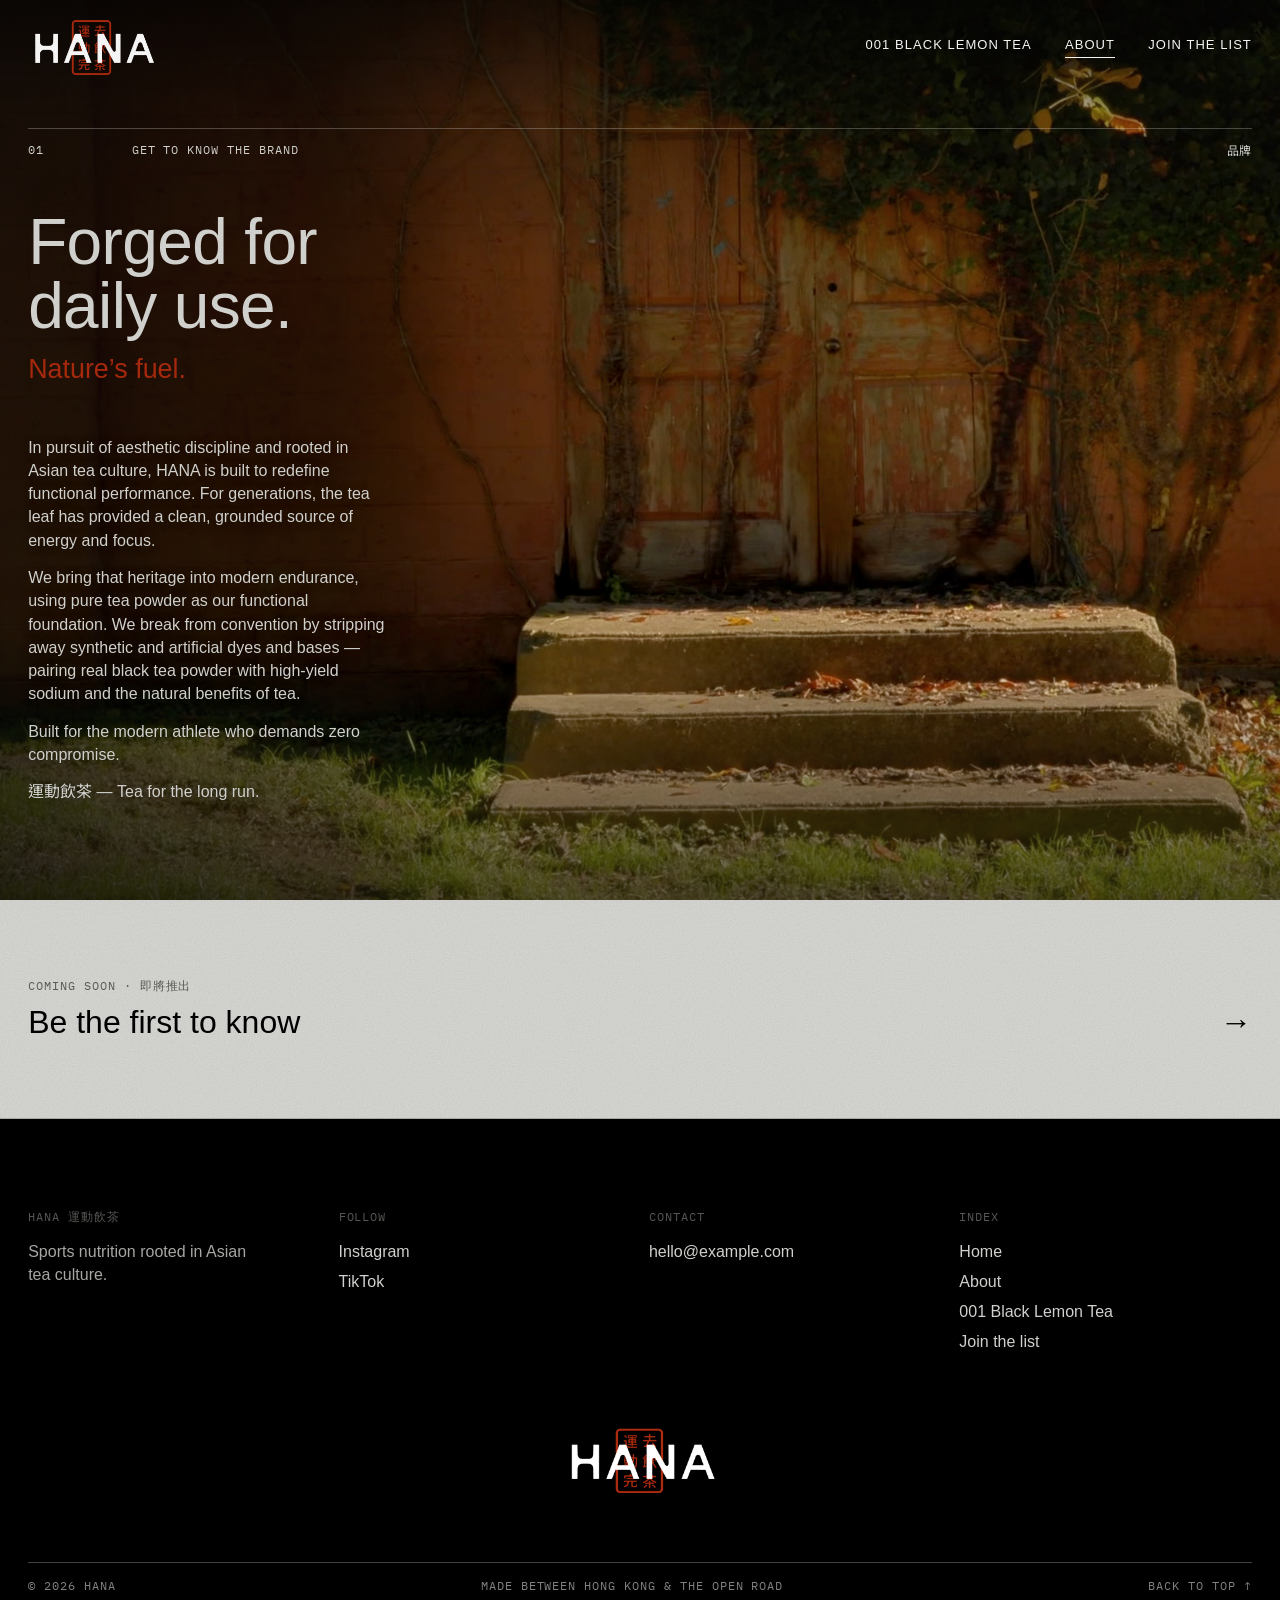
==== brand.html @ dcaee2d4 "Add full HANA site: pages, styles, scripts and media - Fill in index, about (brand), product and joi" ====
<!doctype html>
<html lang="en">
<head>
  <meta charset="utf-8">
  <meta name="viewport" content="width=device-width, initial-scale=1">
  <title>About — HANA 運動飲茶</title>
  <meta name="description" content="Forged for daily use. HANA is sports nutrition rooted in Asian tea culture, built on pure black tea powder.">
  <meta name="theme-color" content="#000000">
  <link rel="preconnect" href="https://fonts.googleapis.com">
  <link rel="preconnect" href="https://fonts.gstatic.com" crossorigin>
  <link href="https://fonts.googleapis.com/css2?family=IBM+Plex+Mono:wght@400;500&family=Noto+Sans+HK:wght@300;400;500;700&display=swap" rel="stylesheet">
  <link rel="stylesheet" href="styles.css">
</head>
<body class="is-sub">

  <!-- ─────────────────────────── HEADER ─────────────────────────── -->
  <header class="site-header" id="top">
    <a class="brand" href="index.html" aria-label="HANA 運動飲茶, home">
      <img src="assets/img/hana-logo.png" alt="HANA 運動飲茶" width="1000" height="520">
    </a>
    <nav class="nav" aria-label="Primary">
      <a href="product.html"><span class="l-long">001 Black Lemon Tea</span><span class="l-short">Product</span></a>
      <a href="brand.html" aria-current="page"><span class="l-long">About</span><span class="l-short">About</span></a>
      <a href="join.html"><span class="l-long">Join the list</span><span class="l-short">Join</span></a>
    </nav>
  </header>

  <main>

    <!-- ─────────────────────────── 01 / ABOUT (full-bleed video) ─────────────────────────── -->
    <section class="about" id="about">
      <video data-lazy class="about__video" src="assets/video/hana-brand.mp4" poster="assets/img/poster-brand.jpg" muted loop playsinline preload="none"></video>
      <div class="about__shade" aria-hidden="true"></div>

      <div class="about__inner grid">
        <div class="about__top">
          <header class="sec-head sec-head--light">
            <span class="idx">01</span>
            <span class="label">Get to know the brand</span>
            <span class="label label--cjk">品牌</span>
          </header>

          <h2 class="about__title reveal">
            Forged for<br>daily use.
            <span class="about__sub">Nature’s fuel.</span>
          </h2>
        </div>

        <div class="about__body reveal">
          <p>
            In pursuit of aesthetic discipline and rooted in Asian tea culture, HANA is built to
            redefine functional performance. For generations, the tea leaf has provided a clean,
            grounded source of energy and focus.
          </p>
          <p>
            We bring that heritage into modern endurance, using pure tea powder as our functional
            foundation. We break from convention by stripping away synthetic and artificial dyes
            and bases — pairing real black tea powder with high-yield sodium and the natural
            benefits of tea.
          </p>
          <p>Built for the modern athlete who demands zero compromise.</p>
          <p class="sign">運動飲茶 — Tea for the long run.</p>
        </div>
      </div>
    </section>

    <!-- ─────────────────────────── NEXT ─────────────────────────── -->
    <a class="next" href="join.html">
      <span class="label">Coming soon · 即將推出</span>
      <span class="next__title">Be the first to know</span>
      <span class="next__arrow" aria-hidden="true">→</span>
    </a>

  </main>

  <!-- ─────────────────────────── FOOTER ─────────────────────────── -->
  <footer class="site-footer">
    <div class="foot-grid grid">
      <div class="foot-col">
        <span class="label">HANA 運動飲茶</span>
        <p>Sports nutrition rooted in Asian tea culture.</p>
      </div>
      <div class="foot-col">
        <span class="label">Follow</span>
        <a href="https://www.instagram.com/hanaperformance/" target="_blank" rel="noopener">Instagram</a>
        <a href="https://www.tiktok.com/@hanaperformance" target="_blank" rel="noopener">TikTok</a>
      </div>
      <div class="foot-col">
        <span class="label">Contact</span>
        <a href="mailto:hello@example.com">hello@example.com</a>
      </div>
      <div class="foot-col foot-col--r">
        <span class="label">Index</span>
        <a href="index.html">Home</a>
        <a href="brand.html">About</a>
        <a href="product.html">001 Black Lemon Tea</a>
        <a href="join.html">Join the list</a>
      </div>
    </div>

    <div class="foot-mark">
      <img src="assets/img/hana-logo.png" alt="" width="1000" height="520" loading="lazy">
    </div>

    <div class="foot-base">
      <span>© <span id="year">2026</span> HANA</span>
      <span>Made between Hong Kong &amp; the open road</span>
      <a href="#top">Back to top ↑</a>
    </div>
  </footer>

  <div class="grain" aria-hidden="true"></div>
  <script src="main.js"></script>
</body>
</html>
---- styles.css ----
/* ==========================================================================
   HANA 運動飲茶 — landing page
   Swiss grid, utilitarian labels, cinematic video. 12 columns throughout.
   ========================================================================== */

:root {
  /* Brand palette — HANA Red #AD2B0E and Black #000000 from the design system;
     a slightly darker silver stands in for Paper Beige */
  --paper: #D9D9D6;        /* silver */
  --paper-2: #CBCBC7;
  --ink: #000000;          /* black */
  --ink-2: #1E1E1E;
  --mute: #5C5C59;
  --red: #AD2B0E;          /* HANA red */
  --sub: #F2E7B8;          /* film-subtitle cream */
  --line: rgba(0, 0, 0, 0.2);
  --line-light: rgba(217, 217, 214, 0.3);

  /* Design system: Neue Haas Unica W1G (English) + 思源黑體 香港 / Source Han Sans HK (Chinese).
     Unica is a licensed font with no free web version, so visitors without it fall back to
     Helvetica Neue / Arial; Source Han Sans HK loads free from Google Fonts as Noto Sans HK. */
  --unica: "Neue Haas Unica W1G", "Neue Haas Unica", "NeueHaasUnicaW1G-Regular", "Helvetica Neue", Helvetica, Arial;
  --sans: var(--unica), "Noto Sans HK", sans-serif;
  --mono: "IBM Plex Mono", ui-monospace, Menlo, monospace;
  --cjk: "Source Han Sans HK", "Noto Sans HK", "PingFang HK", sans-serif;
  --helv: var(--sans);

  /* Tracking system — one value per type role, so spacing reads evenly site-wide.
     Large type is tightened a little (optical), small caps opened up, body left at 0. */
  --track-display: -0.01em;   /* main headlines */
  --track-sub: 0;             /* subheadlines, secondary headlines */
  --track-body: 0;            /* running text */
  --track-caps: 0.08em;       /* small uppercase labels, nav, buttons */
  --track-cjk: 0.04em;        /* Chinese, set close like the design system samples */
  --lh-display: 1;
  --lh-sub: 1.15;
  --lh-body: 1.45;

  /* Type scale — design system "full screen website" sizes (pt → px at 1.333),
     scaling down fluidly on smaller screens */
  --fs-main: clamp(44px, 5vw, 96px);        /* Main headline · Regular 72pt */
  --fs-secondary: clamp(28px, 2.5vw, 48px); /* Secondary headline · Light 36pt */
  --fs-sub: clamp(22px, 2.1vw, 40px);       /* Subheadline · Medium 30pt (中文 Bold) */
  --fs-body: 16px;                          /* Body · Regular 12pt */

  --m: clamp(16px, 2.2vw, 32px);     /* page margin */
  --gut: clamp(12px, 1.4vw, 20px);   /* column gutter */
  --ease: cubic-bezier(0.2, 0.7, 0.1, 1);
}

*, *::before, *::after { box-sizing: border-box; }
html { scroll-behavior: smooth; -webkit-text-size-adjust: 100%; }
body {
  margin: 0;
  background: var(--paper);
  color: var(--ink);
  font-family: var(--sans);
  font-size: 16px;
  line-height: 1.45;
  -webkit-font-smoothing: antialiased;
  font-kerning: normal;
  font-feature-settings: "kern" 1;
  text-rendering: optimizeLegibility;
  overflow-x: hidden;
}
img, video { display: block; max-width: 100%; }
a { color: inherit; text-decoration: none; }
h1, h2, h3, p, dl, dd, figure, ul { margin: 0; padding: 0; }
ul { list-style: none; }
::selection { background: var(--red); color: var(--paper); }

.visually-hidden {
  position: absolute !important; width: 1px; height: 1px; overflow: hidden;
  clip: rect(0 0 0 0); white-space: nowrap;
}

.grid {
  display: grid;
  grid-template-columns: repeat(12, minmax(0, 1fr));
  column-gap: var(--gut);
  padding-inline: var(--m);
}

/* Small uppercase label voice — signage, spec sheets, shipping labels */
.label, .eyebrow, .nav, .idx, .fine, .cap, .num, .specs, .foot-base, .join__tag, dt {
  font-family: var(--mono);
  font-size: 12px;
  letter-spacing: var(--track-caps);
  text-transform: uppercase;
  font-weight: 400;
}
.label--cjk { font-family: var(--cjk); letter-spacing: var(--track-cjk); }

/* ─────────────────────────── Header ─────────────────────────── */
/* Header is a transparent overlay at the top of every page — it sits on the opening
   video and scrolls away with it (no solid bar). Logo always top-left. */
.site-header {
  position: absolute; inset: 0 0 auto 0; z-index: 50;
  display: flex; justify-content: space-between; align-items: center;
  padding: 12px var(--m) 28px;
  color: #fff;
  background: linear-gradient(to bottom, rgba(0,0,0,0.4), rgba(0,0,0,0));
}
.brand { display: block; line-height: 0; }
.brand img { height: clamp(56px, 5.2vw, 76px); width: auto; }
.nav {
  display: flex; align-items: center; gap: clamp(16px, 2.6vw, 40px);
  font-family: var(--sans); font-size: 13px; letter-spacing: var(--track-caps); white-space: nowrap;
}
.nav__meta { opacity: 0.6; }
.nav a { position: relative; }
.nav a::after {
  content: ""; position: absolute; left: 0; right: 0; bottom: -3px; height: 1px;
  background: currentColor; transform: scaleX(0); transform-origin: left;
  transition: transform 0.35s var(--ease);
}
.nav a:hover::after, .nav a[aria-current="page"]::after { transform: scaleX(1); }
.l-short { display: none; }

/* ─────────────────────────── Hero ─────────────────────────── */
.hero {
  position: relative;
  height: 100vh; height: 100svh; min-height: 560px;
  overflow: hidden;
  background: var(--ink);
  color: #fff;
}
.hero__video {
  position: absolute; inset: 0; width: 100%; height: 100%;
  object-fit: cover;
  filter: contrast(1.06) saturate(0.9);
}
.hero__shade {
  position: absolute; inset: 0;
  background:
    linear-gradient(to bottom, rgba(0,0,0,0.42) 0%, rgba(0,0,0,0) 18%, rgba(0,0,0,0) 62%, rgba(0,0,0,0.55) 100%),
    radial-gradient(ellipse at center, rgba(0,0,0,0) 45%, rgba(0,0,0,0.35) 100%);
}
.hero__side {
  position: absolute; top: 50%;
  writing-mode: vertical-rl;
  font-family: var(--cjk); font-size: 13px; letter-spacing: var(--track-cjk);
  transform: translateY(-50%);
  opacity: 0.85;
}
.hero__side--l { left: var(--m); }
.hero__side--r { right: var(--m); }
.hero__foot {
  position: absolute; left: 0; right: 0; bottom: clamp(28px, 5vh, 52px);
  display: flex; flex-direction: column; align-items: center; gap: 16px;
  padding-inline: var(--m); text-align: center;
}
.eyebrow { font-family: var(--sans); font-size: 13px; letter-spacing: var(--track-caps); text-wrap: balance; }

/* Buttons */
.btn {
  display: inline-flex; align-items: center; justify-content: center;
  font-family: var(--sans); font-size: 13px; font-weight: 500;
  letter-spacing: var(--track-caps); text-transform: uppercase;
  border: 1px solid transparent; cursor: pointer;
  transition: background 0.25s, color 0.25s, border-color 0.25s;
}
.btn--ghost {
  min-width: 214px; padding: 15px 40px;
  background: rgba(0, 0, 0,0.55); color: #fff;
  border-color: rgba(255,255,255,0.55);
  backdrop-filter: blur(4px); -webkit-backdrop-filter: blur(4px);
}
.btn--ghost:hover { background: #fff; color: var(--ink); }
.btn--solid {
  padding: 22px 32px; background: var(--ink); color: var(--paper);
}
.btn--solid:hover { background: var(--red); }

/* ─────────────────────────── Ticker ─────────────────────────── */
/* Thin HANA-red strip between the hero and the email list */
.ticker {
  background: var(--red); color: var(--paper);
  overflow: hidden; white-space: nowrap;
  padding: 6px 0;
}
.ticker__track { display: inline-flex; animation: ticker 40s linear infinite; }
.ticker span {
  font-family: var(--mono); font-size: 11px; letter-spacing: var(--track-caps); text-transform: uppercase;
  padding-right: 2.4em;
}
.ticker .ticker__cjk { font-family: var(--cjk); letter-spacing: var(--track-cjk); }
.ticker span::before { content: "■"; font-size: 6px; vertical-align: 2px; margin-right: 2.4em; color: var(--ink); opacity: 0.55; }
@keyframes ticker { to { transform: translateX(-50%); } }

/* ─────────────────────────── Section head ─────────────────────────── */
.sec-head {
  grid-column: 1 / -1;
  display: grid; grid-template-columns: repeat(12, minmax(0, 1fr)); column-gap: var(--gut);
  border-top: 1px solid var(--ink);
  padding-top: 12px;
  margin-bottom: clamp(48px, 8vw, 120px);
}
.sec-head .idx { grid-column: span 1; }
.sec-head .label { grid-column: span 4; }
.sec-head .label--cjk { grid-column: 12 / 13; justify-self: end; }
.sec-head--light { border-color: var(--line-light); color: var(--paper); }

/* ─────────────────────────── 01 About ─────────────────────────── */
/* All text lives on the plain brick wall in the left third of the footage; the runner and
   the steps sit centre-right (≈40–90% across), so the column is capped short of them */
.about {
  position: relative; overflow: hidden;
  min-height: 100vh; min-height: 100svh;
  background: var(--ink); color: var(--paper);
  display: flex;
}
.about__video {
  position: absolute; inset: 0; width: 100%; height: 100%; object-fit: cover;
  filter: contrast(1.05) saturate(0.9);
}
.about__shade {
  position: absolute; inset: 0;
  background:
    linear-gradient(to bottom, rgba(10,10,8,0.55) 0%, rgba(10,10,8,0) 30%, rgba(10,10,8,0) 70%, rgba(10,10,8,0.6) 100%),
    linear-gradient(to right, rgba(10,10,8,0.62) 0%, rgba(10,10,8,0.35) 26%, rgba(10,10,8,0) 36%);
}
.about__inner {
  position: relative; width: 100%;
  padding-top: clamp(80px, 10vw, 128px); padding-bottom: clamp(28px, 4vw, 48px);
  align-content: start;
}
.about__top { grid-column: 1 / -1; }
.about .sec-head { margin-bottom: clamp(32px, 4vw, 56px); }
.about__title {
  grid-column: 1 / -1; max-width: 28vw;
  font-weight: 400;
  font-size: var(--fs-main);
  line-height: var(--lh-display); letter-spacing: var(--track-display);
}
.about__sub {
  display: flex; align-items: baseline; gap: 0.8em;
  margin-top: 0.6em;
  font-size: var(--fs-sub); font-weight: 500; line-height: var(--lh-sub); letter-spacing: var(--track-sub);
  color: var(--red);
}
.about__sub-cjk { font-family: var(--cjk); font-size: 0.9em; font-weight: 700; letter-spacing: var(--track-cjk); }
.about__body {
  grid-column: 1 / -1; max-width: 28vw;
  margin-top: clamp(32px, 4vw, 64px);
  display: grid; gap: 0.9em;
}
.about__body p { font-size: var(--fs-body); line-height: var(--lh-body); letter-spacing: var(--track-body); text-shadow: 0 1px 12px rgba(0,0,0,0.35); }
.about__body .sign { font-family: var(--cjk); color: var(--paper); font-size: var(--fs-body); letter-spacing: var(--track-body); }

/* ─────────────────────────── Join page ─────────────────────────── */
/* Same full-bleed layout as the brand page, over the roadside photo in black & white.
   Text and form sit left; the runner stands right of centre. */
.about--join .about__video { filter: grayscale(1) contrast(1.12) brightness(0.9); object-position: 50% 60%; }
.about--join .about__body { max-width: max(34vw, 380px); }
.about--join .signup { margin-top: 12px; }
.about--join .signup input { color: var(--paper); border-color: var(--paper); }
.about--join .signup input::placeholder { color: var(--paper); }
.about--join .signup input:focus { border-color: var(--paper); box-shadow: inset 0 0 0 1px var(--paper); }
.about--join .btn--solid { background: var(--paper); color: var(--ink); }
.about--join .btn--solid:hover { background: var(--red); color: var(--paper); }
.about--join .signup__msg { color: var(--paper); }
.about--join .signup__msg.is-error { color: #FF9A85; }   /* lighter red so it reads on the dark photo */
.about--join .fine { color: var(--paper); opacity: 0.7; }
.about--join .signup__msg, .about--join .fine {   /* keep the small mono label style, not body copy */
  font-family: var(--mono); font-size: 12px; text-transform: uppercase;
  letter-spacing: var(--track-caps); text-shadow: none;
}

/* ─────────────────────────── 02 Product ─────────────────────────── */
.product {
  position: relative; overflow: hidden;
  min-height: 100vh; min-height: 100svh;
  background: var(--ink); color: var(--paper);
  display: flex;
}
.product__video {
  position: absolute; inset: 0; width: 100%; height: 100%; object-fit: cover;
  filter: contrast(1.08) saturate(0.85) brightness(0.84);
}
.product__shade {
  position: absolute; inset: 0;
  background: linear-gradient(to bottom, rgba(10,10,8,0.55) 0%, rgba(10,10,8,0.05) 35%, rgba(10,10,8,0.15) 60%, rgba(10,10,8,0.75) 100%);
}
.product__inner {
  position: relative; width: 100%;
  padding-top: clamp(80px, 10vw, 128px); padding-bottom: clamp(28px, 4vw, 48px);
  grid-template-rows: auto 1fr auto auto;
  align-items: end;
}
.product__title {
  grid-column: 1 / 9; grid-row: 3;
  font-weight: 400;
  font-size: var(--fs-main);
  line-height: var(--lh-display); letter-spacing: var(--track-display);
}
.product__no {
  display: block; font-family: var(--mono); font-size: 12px; letter-spacing: var(--track-caps);
  color: var(--paper); opacity: 0.75; margin-bottom: 18px;
}
.product__cjk {
  display: block; font-family: var(--cjk); font-weight: 700;
  font-size: var(--fs-sub); line-height: var(--lh-sub); letter-spacing: var(--track-cjk); margin-top: 0.5em; opacity: 0.9;
}
.specs { grid-column: 9 / 13; grid-row: 3; align-self: end; }
.specs li {
  display: grid; grid-template-columns: 2.4em 1fr;
  border-top: 1px solid var(--line-light);
  padding: 10px 0 12px;
}
.specs li span { opacity: 0.55; }
.subtitle {
  grid-column: 1 / -1; grid-row: 4;
  margin-top: clamp(40px, 6vw, 80px);
  display: flex; flex-direction: column; align-items: center; gap: 2px;
  color: var(--paper); text-align: center;   /* same colour as the headline and specs */
  font-size: var(--fs-body);
  text-shadow: 0 1px 2px rgba(0,0,0,0.6);
}
.subtitle__cjk { font-family: var(--cjk); letter-spacing: var(--track-body); }

/* ─────────────────────────── Signup form (join page) ─────────────────────────── */
.signup { display: grid; gap: 14px; max-width: 640px; }
.signup input {
  width: 100%;
  font: 400 clamp(18px, 1.5vw, 22px) / 1 var(--sans);
  letter-spacing: var(--track-body);
  color: var(--ink); background: transparent;
  border: 1.5px solid var(--ink); border-radius: 0;
  padding: 22px 24px;
  outline: none;
  -webkit-appearance: none; appearance: none;
}
.signup input::placeholder { color: var(--ink); opacity: 0.85; text-transform: uppercase; }
.signup input:focus { border-color: var(--red); box-shadow: inset 0 0 0 1px var(--red); }
.signup input[aria-invalid="true"] { border-color: var(--red); }
.signup .btn { width: 100%; }
.signup__msg { min-height: 1.4em; font-family: var(--mono); font-size: 12px; text-transform: uppercase; letter-spacing: var(--track-caps); }
.signup__msg.is-error { color: var(--red); }
.fine { color: var(--mute); margin-top: 8px; }

/* ─────────────────────────── Next (sub-page CTA) ─────────────────────────── */
.next {
  display: grid; grid-template-columns: 1fr auto; align-items: end; row-gap: 10px;
  padding: clamp(40px, 6vw, 88px) var(--m);
  background: var(--paper); color: var(--ink);
  border-bottom: 1px solid var(--line);
  transition: background 0.3s, color 0.3s;
}
.next .label { grid-column: 1 / -1; color: var(--mute); }
.next__title {
  font-weight: 300; font-size: var(--fs-secondary);
  line-height: var(--lh-sub); letter-spacing: var(--track-sub);
}
.next__arrow {
  font-size: var(--fs-secondary); font-weight: 300; line-height: var(--lh-sub);
  transition: transform 0.4s var(--ease);
}
.next:hover { background: var(--ink); color: var(--paper); }
.next:hover .next__arrow { transform: translateX(12px); color: var(--red); }

/* Product page: same link, laid straight over the video — no silver band */
.next--overlay {
  grid-column: 1 / -1; grid-row: 5;
  margin-top: clamp(28px, 4vw, 48px);
  padding: 16px 0 0;
  background: transparent; color: var(--paper);
  border-bottom: 0; border-top: 1px solid var(--line-light);
}
.next--overlay .label { color: var(--paper); opacity: 0.7; }
.next--overlay:hover { background: transparent; color: var(--paper); }

/* ─────────────────────────── Footer ─────────────────────────── */
.site-footer { background: var(--ink); color: var(--paper); padding-top: clamp(56px, 7vw, 96px); overflow: hidden; }
.foot-grid { row-gap: 32px; }
.foot-col { grid-column: span 3; display: flex; flex-direction: column; gap: 6px; font-size: var(--fs-body); }
.foot-col .label { color: var(--mute); margin-bottom: 8px; }
.foot-col p { max-width: 26ch; color: rgba(217, 217, 214,0.8); }
.foot-col a { width: fit-content; border-bottom: 1px solid transparent; transition: border-color 0.25s; }
.foot-col a:hover { border-color: currentColor; }
.foot-mark { padding: clamp(40px, 5vw, 64px) var(--m) 0; display: flex; justify-content: center; }
.foot-mark img { width: clamp(120px, 12vw, 180px); height: auto; }
.foot-base {
  display: flex; justify-content: space-between; gap: 16px; flex-wrap: wrap;
  border-top: 1px solid var(--line-light);
  margin: clamp(32px, 5vw, 64px) var(--m) 0;
  padding: 14px 0 20px;
  color: rgba(217, 217, 214,0.6);
}
.foot-base a:hover { color: var(--paper); }

/* ─────────────────────────── Intro (home) ─────────────────────────── */
/* Northstar line types out on black, then fades to the hero — after District Vision */
.intro { display: none; }
html.intro-on .intro {
  display: flex; align-items: center; justify-content: center;
  position: fixed; inset: 0; z-index: 100;
  padding: var(--m);
  background: var(--ink); color: var(--paper);
  cursor: pointer;
  transition: opacity 0.8s var(--ease), visibility 0.8s;
  animation: intro-failsafe 0.8s 6s forwards;   /* clears itself even if main.js never loads */
}
html.intro-on .intro.is-done { opacity: 0; visibility: hidden; }
@keyframes intro-failsafe { to { opacity: 0; visibility: hidden; } }
.intro__line {
  font-family: var(--helv); font-weight: 500;
  font-size: clamp(17px, 1.45vw, 22px); line-height: 1.2;
  letter-spacing: var(--track-body);
  text-align: center;
}
.intro__cursor {
  display: inline-block; width: 0.5em; height: 1em;
  margin-left: 3px; vertical-align: -0.14em;
  background: var(--red);
  animation: intro-blink 1s steps(1) infinite;
}
@keyframes intro-blink { 50% { opacity: 0; } }

/* ─────────────────────────── Film grain ─────────────────────────── */
.grain {
  position: fixed; inset: -50%; z-index: 60; pointer-events: none;
  opacity: 0.075;
  background-image: url("data:image/svg+xml;utf8,<svg xmlns='http://www.w3.org/2000/svg' width='220' height='220'><filter id='n'><feTurbulence type='fractalNoise' baseFrequency='0.85' numOctaves='3' stitchTiles='stitch'/><feColorMatrix values='0 0 0 0 0  0 0 0 0 0  0 0 0 0 0  0 0 0 1.1 0'/></filter><rect width='100%' height='100%' filter='url(%23n)'/></svg>");
  animation: grain 0.9s steps(6) infinite;
}
@keyframes grain {
  0%   { transform: translate(0, 0); }
  20%  { transform: translate(-4%, 3%); }
  40%  { transform: translate(3%, -5%); }
  60%  { transform: translate(-2%, 6%); }
  80%  { transform: translate(5%, -2%); }
  100% { transform: translate(-3%, 4%); }
}

/* ─────────────────────────── Reveal ─────────────────────────── */
.reveal { opacity: 0; transform: translateY(28px); transition: opacity 1s var(--ease), transform 1s var(--ease); }
.reveal.is-in { opacity: 1; transform: none; }

/* ─────────────────────────── Helvetica Neue ─────────────────────────── */
/* Headlines and body copy on the brand, product and email list sections */
.about__title, .about__sub, .about__body p, .about__body .sign,
.product__title { font-family: var(--helv); }
.about__sub-cjk { font-family: var(--cjk); }

/* ─────────────────────────── Responsive ─────────────────────────── */
@media (max-width: 1024px) {
  .meta-hide { display: none; }
  /* Narrow screens: all the text stacks over the wall in the top part of the frame; the
     runner on the steps sits in the bottom ~40%. main.js sets --about-h tall enough that
     the text ends above that. */
  .about { display: block; height: var(--about-h, 100svh); min-height: 0; }
  .about__inner {
    position: absolute; inset: 0;
    grid-template-columns: minmax(0, 1fr);
    padding-top: clamp(80px, 12vw, 104px); padding-bottom: 0;
  }
  .about__video { object-position: 64% center; }   /* keep the seated runner in a tall crop */
  .about--join .about__video { object-position: 62% center; }
  .about--join .about__body { max-width: 60ch; }
  .about__title, .about__body { max-width: 60ch; }
  .about__body { margin-top: 28px; }
  .about__shade {
    background: linear-gradient(to bottom,
      rgba(10,10,8,0.72) 0%, rgba(10,10,8,0.55) 45%, rgba(10,10,8,0) 60%);
  }
  .product__title { grid-column: 1 / -1; }
  .specs { grid-column: 1 / -1; grid-row: 4; margin-top: 40px; }
  .subtitle { grid-row: 5; }
  .next--overlay { grid-row: 6; }
}

@media (max-width: 760px) {
  .nav { font-size: 12px; gap: 16px; }
  .l-long { display: none; }
  .l-short { display: inline; }
  .hero__side { display: none; }
  .sec-head .label { grid-column: span 7; }
  .sec-head .label--cjk { grid-column: 11 / 13; }
  .foot-col { grid-column: span 6; }
  .foot-base { flex-direction: column; gap: 6px; }
}

@media (prefers-reduced-motion: reduce) {
  html { scroll-behavior: auto; }
  .grain, .ticker__track { animation: none; }
  .reveal { opacity: 1; transform: none; transition: none; }
}
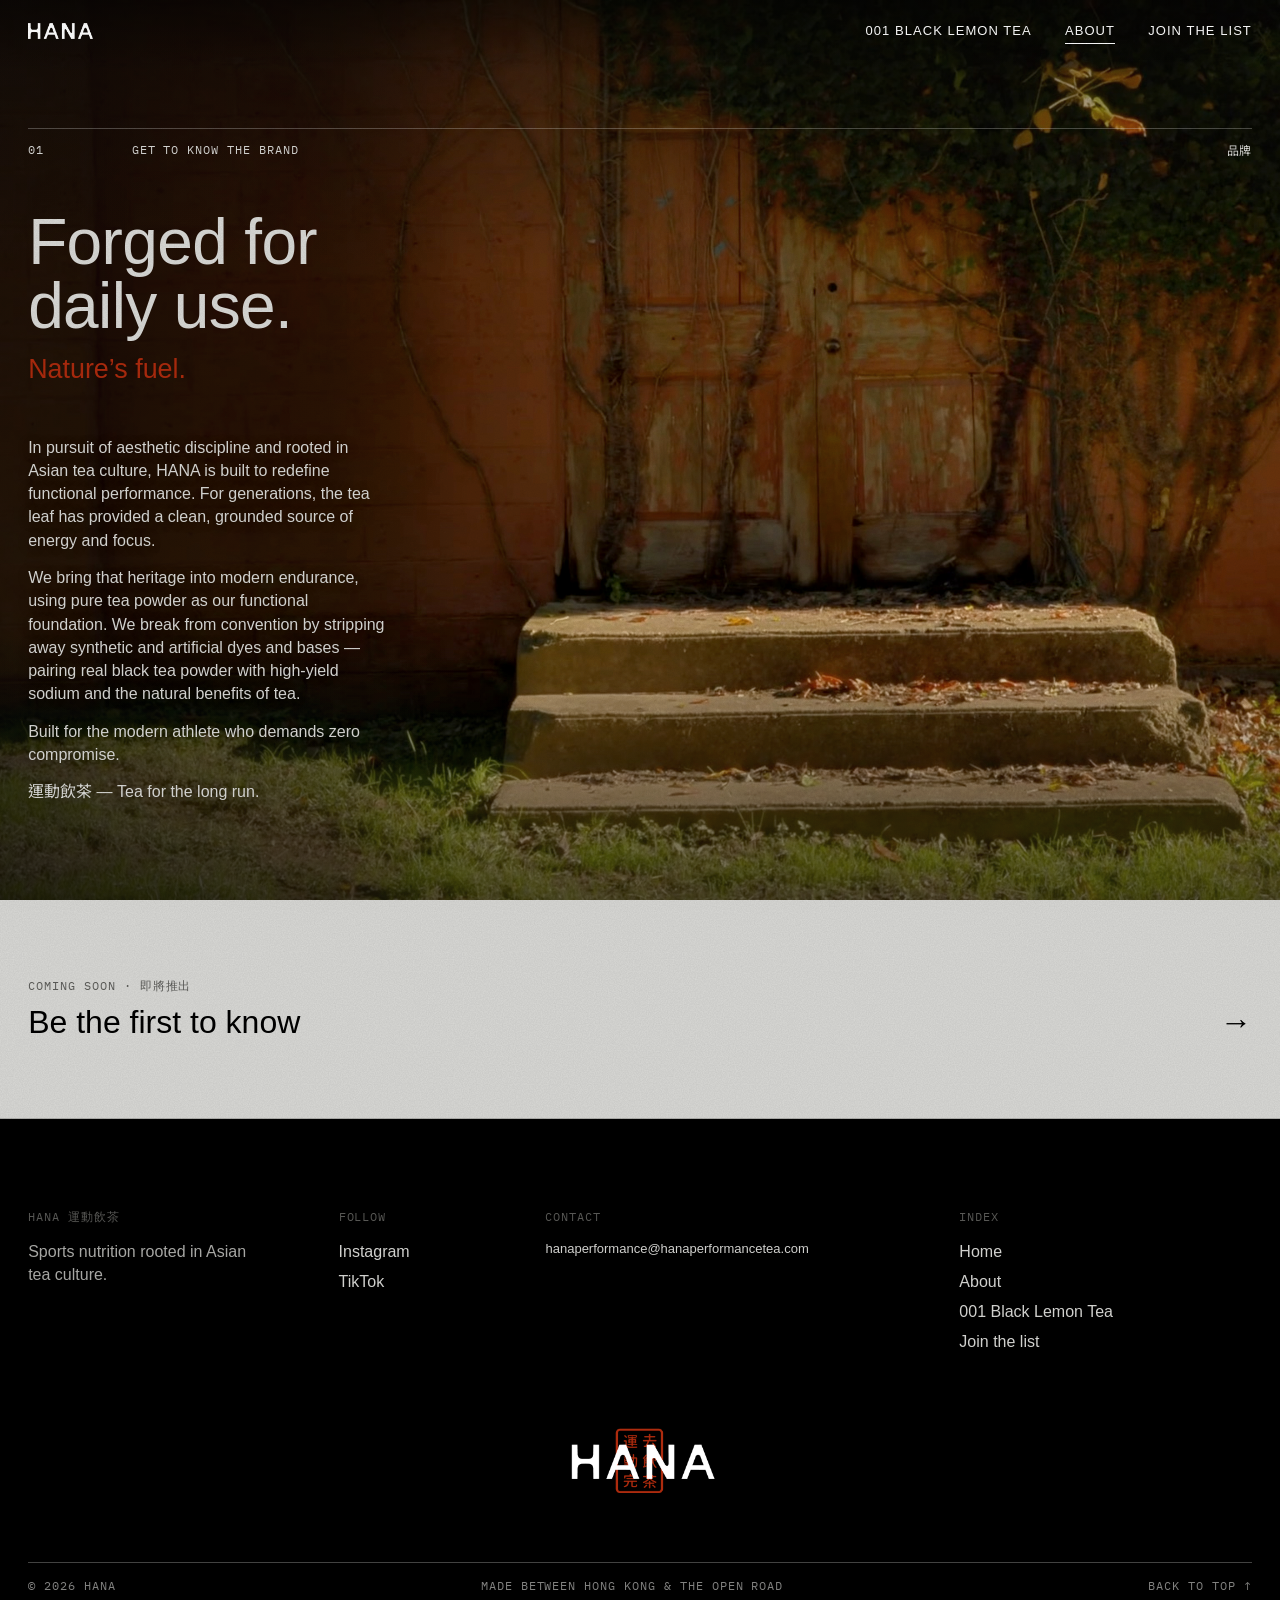
==== commit 38583231: "Header wordmark only, smaller; new contact email - Replace the top-left seal + wordmark lockup with " ====
--- a/brand.html
+++ b/brand.html
@@ -16,7 +16,7 @@
   <!-- ─────────────────────────── HEADER ─────────────────────────── -->
   <header class="site-header" id="top">
     <a class="brand" href="index.html" aria-label="HANA 運動飲茶, home">
-      <img src="assets/img/hana-logo.png" alt="HANA 運動飲茶" width="1000" height="520">
+      <img src="assets/img/hana-wordmark.png" alt="HANA" width="928" height="228">
     </a>
     <nav class="nav" aria-label="Primary">
       <a href="product.html"><span class="l-long">001 Black Lemon Tea</span><span class="l-short">Product</span></a>
@@ -80,14 +80,14 @@
         <span class="label">HANA 運動飲茶</span>
         <p>Sports nutrition rooted in Asian tea culture.</p>
       </div>
-      <div class="foot-col">
+      <div class="foot-col foot-col--follow">
         <span class="label">Follow</span>
         <a href="https://www.instagram.com/hanaperformance/" target="_blank" rel="noopener">Instagram</a>
         <a href="https://www.tiktok.com/@hanaperformance" target="_blank" rel="noopener">TikTok</a>
       </div>
-      <div class="foot-col">
+      <div class="foot-col foot-col--contact">
         <span class="label">Contact</span>
-        <a href="mailto:hello@example.com">hello@example.com</a>
+        <a href="mailto:hanaperformance@hanaperformancetea.com">hanaperformance@hanaperformancetea.com</a>
       </div>
       <div class="foot-col foot-col--r">
         <span class="label">Index</span>
--- a/styles.css
+++ b/styles.css
@@ -97,12 +97,12 @@
 .site-header {
   position: absolute; inset: 0 0 auto 0; z-index: 50;
   display: flex; justify-content: space-between; align-items: center;
-  padding: 12px var(--m) 28px;
+  padding: 22px var(--m) 32px;
   color: #fff;
   background: linear-gradient(to bottom, rgba(0,0,0,0.4), rgba(0,0,0,0));
 }
 .brand { display: block; line-height: 0; }
-.brand img { height: clamp(56px, 5.2vw, 76px); width: auto; }
+.brand img { height: clamp(14px, 1.25vw, 20px); width: auto; }   /* wordmark only, no seal */
 .nav {
   display: flex; align-items: center; gap: clamp(16px, 2.6vw, 40px);
   font-family: var(--sans); font-size: 13px; letter-spacing: var(--track-caps); white-space: nowrap;
@@ -376,8 +376,11 @@
 .foot-col { grid-column: span 3; display: flex; flex-direction: column; gap: 6px; font-size: var(--fs-body); }
 .foot-col .label { color: var(--mute); margin-bottom: 8px; }
 .foot-col p { max-width: 26ch; color: rgba(217, 217, 214,0.8); }
-.foot-col a { width: fit-content; border-bottom: 1px solid transparent; transition: border-color 0.25s; }
+.foot-col a { width: fit-content; max-width: 100%; overflow-wrap: break-word; border-bottom: 1px solid transparent; transition: border-color 0.25s; }
 .foot-col a:hover { border-color: currentColor; }
+.foot-col--follow { grid-column: span 2; }
+.foot-col--contact { grid-column: span 4; }
+.foot-col--contact a { font-size: clamp(11px, 1.45vw, 13px); white-space: nowrap; }   /* email reads as one line */
 .foot-mark { padding: clamp(40px, 5vw, 64px) var(--m) 0; display: flex; justify-content: center; }
 .foot-mark img { width: clamp(120px, 12vw, 180px); height: auto; }
 .foot-base {
@@ -478,6 +481,7 @@
   .sec-head .label { grid-column: span 7; }
   .sec-head .label--cjk { grid-column: 11 / 13; }
   .foot-col { grid-column: span 6; }
+  .foot-col--contact { grid-column: 1 / -1; }
   .foot-base { flex-direction: column; gap: 6px; }
 }
 
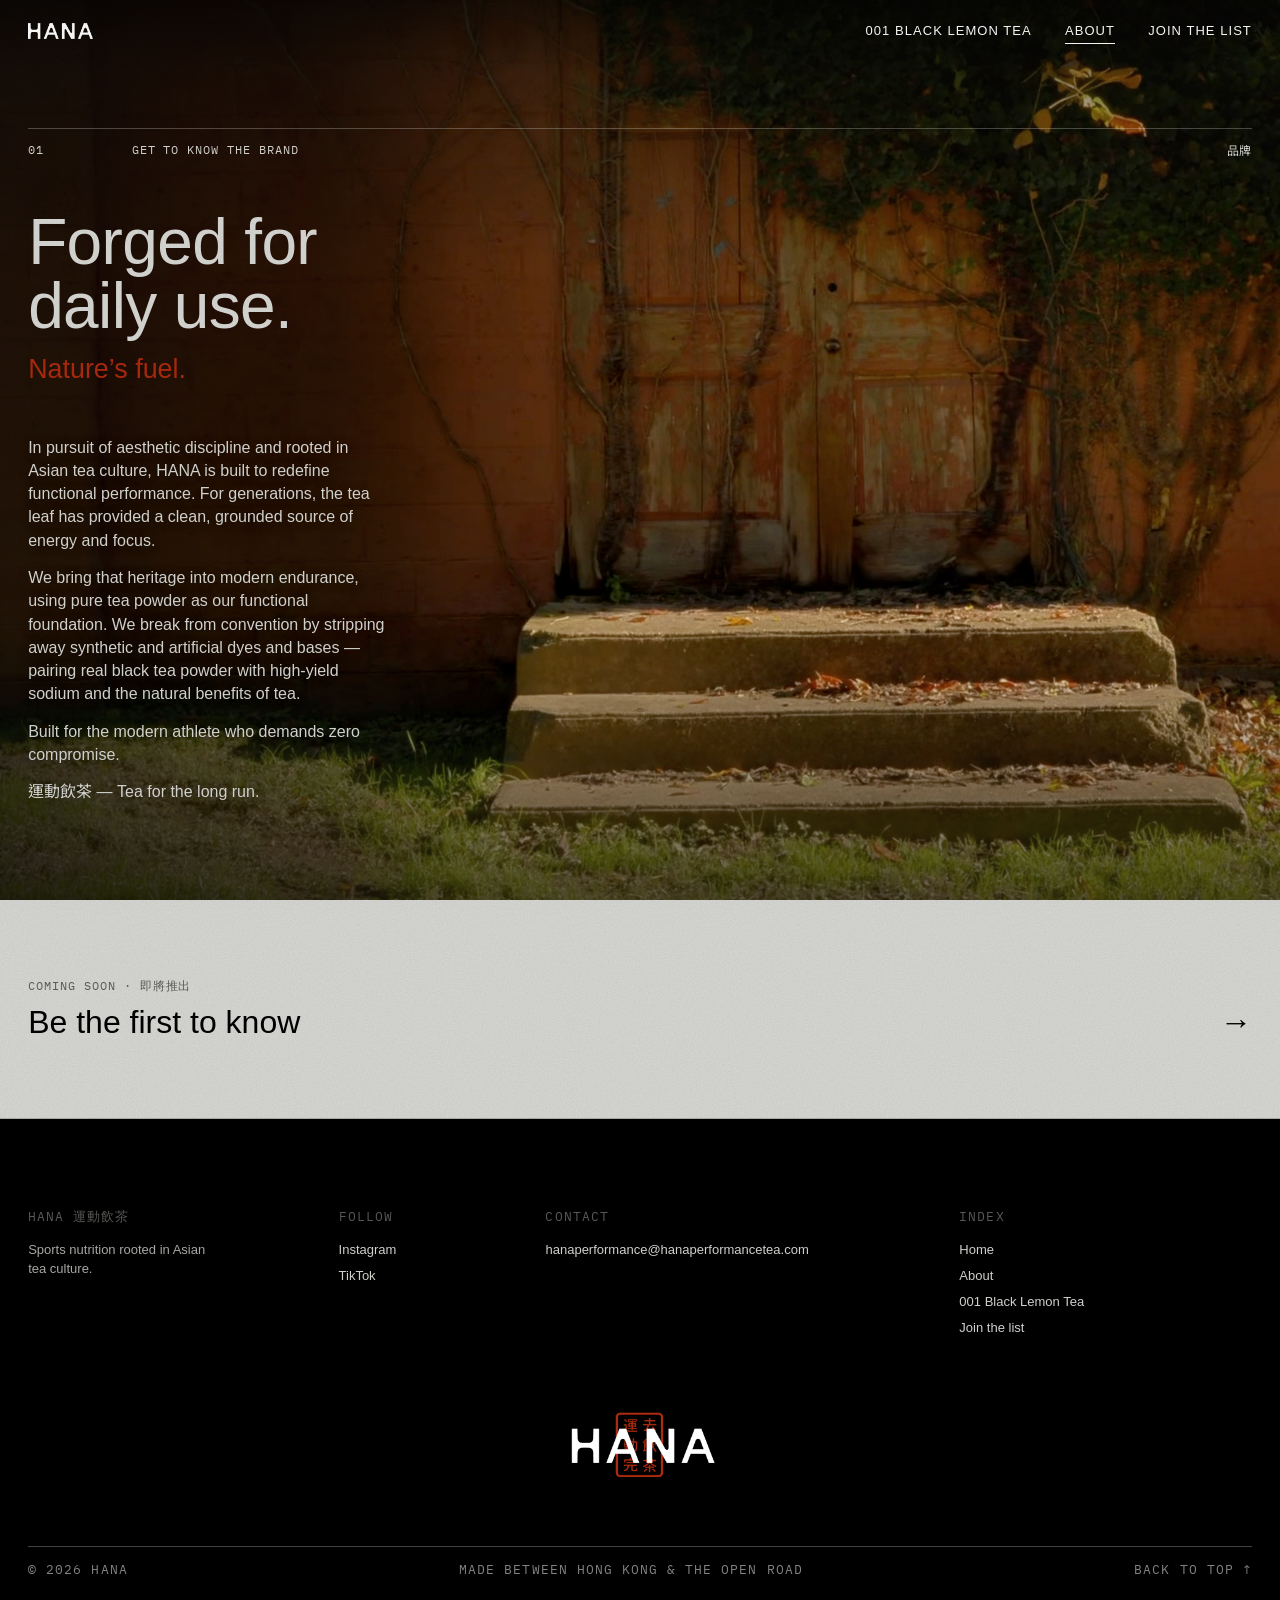
==== commit ffa24638: "Version CSS/JS links so browsers load the latest styles Co-Authored-By: Claude Opus 5.5 <noreply@ant" ====
--- a/brand.html
+++ b/brand.html
@@ -9,7 +9,7 @@
   <link rel="preconnect" href="https://fonts.googleapis.com">
   <link rel="preconnect" href="https://fonts.gstatic.com" crossorigin>
   <link href="https://fonts.googleapis.com/css2?family=IBM+Plex+Mono:wght@400;500&family=Noto+Sans+HK:wght@300;400;500;700&display=swap" rel="stylesheet">
-  <link rel="stylesheet" href="styles.css">
+  <link rel="stylesheet" href="styles.css?v=20">
 </head>
 <body class="is-sub">
 
@@ -110,6 +110,6 @@
   </footer>
 
   <div class="grain" aria-hidden="true"></div>
-  <script src="main.js"></script>
+  <script src="main.js?v=20"></script>
 </body>
 </html>
--- a/styles.css
+++ b/styles.css
@@ -380,7 +380,10 @@
 .foot-col a:hover { border-color: currentColor; }
 .foot-col--follow { grid-column: span 2; }
 .foot-col--contact { grid-column: span 4; }
-.foot-col--contact a { font-size: clamp(11px, 1.45vw, 13px); white-space: nowrap; }   /* email reads as one line */
+.foot-col--contact a { white-space: nowrap; }   /* email reads as one line */
+/* One type size across the whole footer, matched to the email */
+.site-footer { --fs-foot: clamp(11px, 1.45vw, 13px); }
+.site-footer .label, .foot-col, .foot-col p, .foot-col a, .foot-base { font-size: var(--fs-foot); }
 .foot-mark { padding: clamp(40px, 5vw, 64px) var(--m) 0; display: flex; justify-content: center; }
 .foot-mark img { width: clamp(120px, 12vw, 180px); height: auto; }
 .foot-base {
